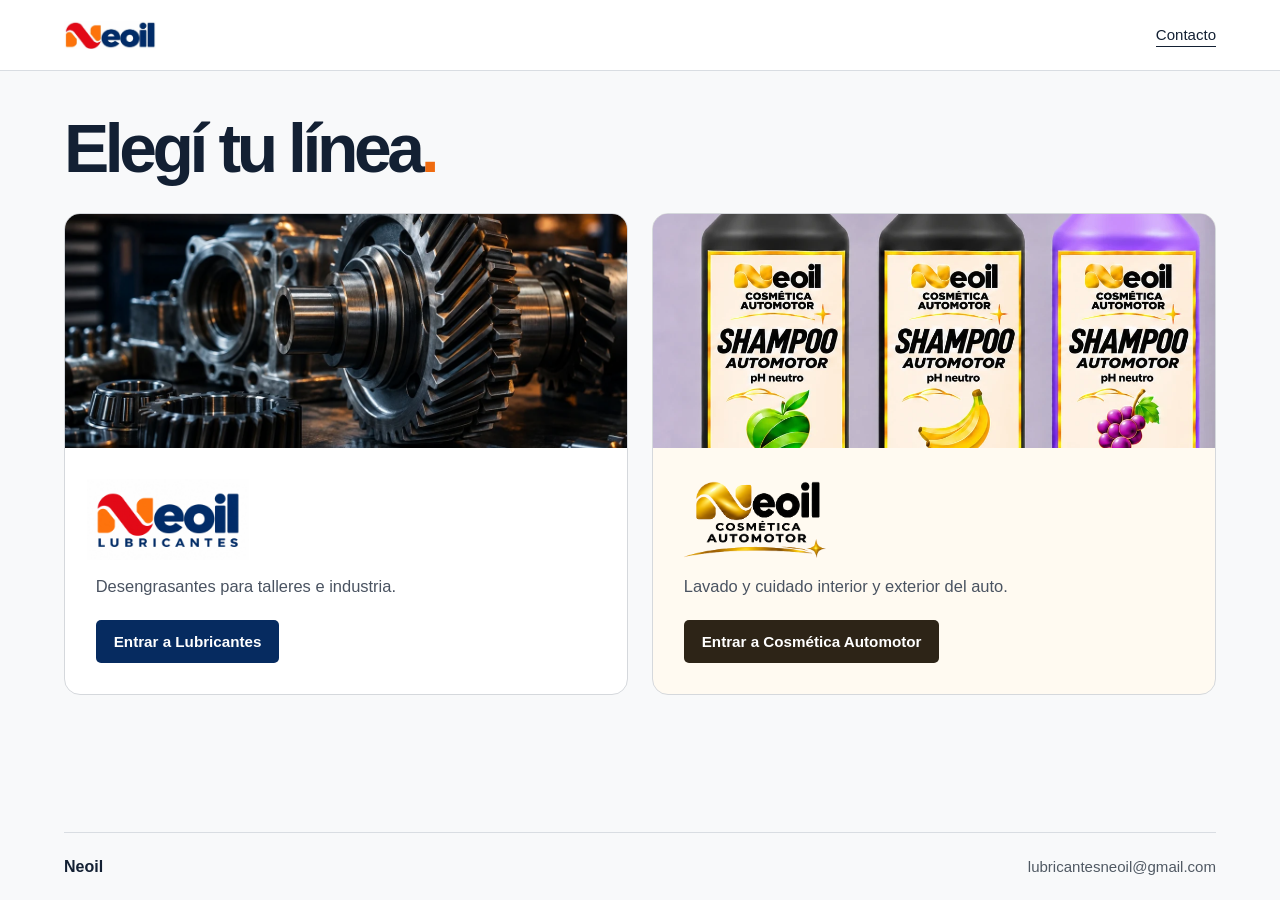
==== index.html @ fb2b256e "Sitio Neoil con selector de líneas" ====
<!doctype html>
<html lang="es-AR">
<head>
<meta charset="utf-8">
<meta name="viewport" content="width=device-width,initial-scale=1">
<link rel="icon" href="neoil-logo.jpg">
<link rel="stylesheet" href="lineas/estilo.css">
<title>Neoil | Lubricantes y Cosmética Automotor</title>
<meta name="description" content="Elegí tu línea Neoil. Desengrasantes para talleres e industria y cosmética para el cuidado del auto."><script>if (["inicio", "scene-caption", "aplicaciones", "title-motor", "title-limpieza", "coming-soon-title", "preparacion", "producto", "consulta", "inquiry", "whatsapp-inquiry", "copy-inquiry", "copy-status", "product-viewer", "viewer-title", "close-viewer", "viewer-image", "viewer-original", "viewer-instructions"].includes(location.hash.slice(1))) location.replace("lubricantes.html"+location.search+location.hash);</script>
</head><body><header class="top"><div class="wrap bar"><a href="index.html" aria-label="Neoil, elegir línea"><img class="wordmark" src="lineas/marca.webp" alt="Neoil"></a><a class="contact" href="https://wa.me/5491140931029">Contacto</a></div></header>
<main class="wrap portal"><h1>Elegí tu línea<span>.</span></h1>
<div class="choices">
<a class="choice lubricant" href="lubricantes.html" aria-label="Entrar a Neoil Lubricantes">
<div class="visual"><img src="lineas/taller.webp" alt=""></div>
<div class="choice-body"><img class="identity original" src="neoil-logo.jpg" alt="Neoil Lubricantes">
<p>Desengrasantes para talleres e industria.</p><span class="action">Entrar a Lubricantes</span></div></a>
<a class="choice cosmetic" href="cosmetica-automotor.html" aria-label="Entrar a Neoil Cosmética Automotor">
<div class="visual shampoos"><img src="lineas/shampoos.webp" alt=""></div>
<div class="choice-body"><img class="identity gold" src="lineas/cosmetica.png" alt="Neoil Cosmética Automotor">
<p>Lavado y cuidado interior y exterior del auto.</p><span class="action">Entrar a Cosmética Automotor</span></div></a>
</div></main><footer class="wrap bottom"><span>Neoil</span><a href="mailto:lubricantesneoil@gmail.com">lubricantesneoil@gmail.com</a></footer></body></html>
---- lineas/estilo.css ----
:root{font-family:"Helvetica Neue",Arial,sans-serif;color:#132033;background:#f8f9fa;font-synthesis:none;--navy:#062b60;--ink:#132033;--orange:#ef6b10;--line:#d9dde2}
*{box-sizing:border-box}body{margin:0;min-height:100svh;display:flex;flex-direction:column}main{flex:1}img{display:block;max-width:100%}a{color:inherit}a:focus-visible{outline:3px solid #3475d1;outline-offset:4px}.wrap{width:min(1152px,calc(100% - 72px));margin-inline:auto}.top{background:#fff;border-bottom:1px solid var(--line)}.bar,.bottom,.ask{display:flex;align-items:center;justify-content:space-between}.bar{height:70px}.wordmark{width:92px}.contact,.back,.bottom a{font-size:.94rem;text-underline-offset:4px}.contact{text-decoration:none;border-bottom:1px solid currentColor;padding-block:3px}.portal{padding:clamp(28px,5vh,68px) 0 42px}.portal h1,.auto-hero h1,#productos h2{letter-spacing:-.065em;line-height:.98;margin:0;font-weight:750}.portal h1{font-size:clamp(3rem,5.3vw,5rem);margin-bottom:clamp(22px,3.4vh,38px)}h1 span{color:var(--orange)}.choices{display:grid;grid-template-columns:1fr 1fr;gap:24px}.choice{--accent:var(--navy);display:flex;flex-direction:column;background:white;border:1px solid #d5d8dc;border-radius:16px;overflow:hidden;text-decoration:none;transition:box-shadow .2s,transform .2s}.choice:hover{transform:translateY(-3px);box-shadow:0 12px 30px #14243716}.visual{height:clamp(170px,26vh,305px);background:#152430;overflow:hidden}.visual img{width:100%;height:100%;object-fit:cover}.visual.shampoos{background:#c3b6ca}.visual.shampoos img{object-fit:cover;object-position:50% 42%}.choice-body{display:flex;flex-direction:column;align-items:flex-start;flex:1;padding:clamp(19px,2.4vw,32px)}.identity{width:auto;height:clamp(70px,9vh,96px);object-fit:contain;object-position:left center}.identity.original{margin-left:-9px}.identity.gold{margin-left:-3px}.choice-body p,.auto-hero p,.products p{line-height:1.49;color:#4a5361}.choice-body p{margin:14px 0 22px;font-size:1.03rem}.action{display:inline-flex;align-items:center;justify-content:center;align-self:flex-start;border-radius:5px;font-weight:650;font-size:.95rem;text-decoration:none;padding:13px 18px;color:#fff;background:var(--accent,var(--ink));margin-top:auto}.cosmetic{--accent:#2d2417;background:#fffaf1}.bottom{border-top:1px solid var(--line);min-height:68px;gap:12px;color:#505963}.bottom span{font-weight:700;color:var(--ink)}.bottom a{text-decoration:none}.bottom a:hover,.back:hover,.contact:hover{text-decoration:underline}
.auto{background:#fffcf6;--accent:#2d2417}.back{display:inline-block;margin:24px 0}.auto-hero{display:grid;grid-template-columns:1fr 1fr;background:#f2eadb;border:1px solid #e3d8c7;border-radius:18px;overflow:hidden}.auto-hero>div{padding:clamp(28px,4.5vw,66px)}.auto-logo{width:108px;margin-bottom:28px}.auto-hero h1{font-size:clamp(3.4rem,6vw,5.35rem);color:#241c14}.auto h1 span,.auto h2 span{color:#b88412}.auto-hero p{max-width:36ch;font-size:1.08rem;margin:18px 0 27px}figure{margin:0}.auto-hero figure{position:relative;min-height:250px;background:#c5b7cf}.auto-hero figure img{position:absolute;width:100%;height:100%;object-fit:contain}.auto-hero figcaption{position:absolute;bottom:8px;right:10px;background:#fffcf3ec;border-radius:3px;color:#413b36;padding:4px 8px;font-size:.78rem}#productos{padding-top:clamp(44px,6vw,82px);scroll-margin:20px}#productos h2{font-size:clamp(2.45rem,4.3vw,4rem);margin-bottom:24px}.collection{margin:0 auto 30px}.collection img{max-height:350px;width:100%;object-fit:contain;background:#fbf0e1;border-radius:12px}.collection figcaption{margin-top:6px;font-size:.85rem;color:#645e52}.products{padding:0;list-style:none;display:grid;grid-template-columns:repeat(4,1fr);gap:0 24px;margin:0}.products li{border-top:2px solid #c9a861;padding:19px 0 28px}.category{font-size:.87rem;font-weight:600;color:#715525}.products h3{font-size:1.45rem;letter-spacing:-.035em;line-height:1.12;margin:8px 0}.products p{margin:0}.ask{padding:28px 0 42px;gap:18px}.ask h2{font-size:1.55rem;letter-spacing:-.035em;margin:0}.ask .action{margin:0}
@media(max-width:780px){.wrap{width:calc(100% - 40px)}.choices{gap:14px}.choice-body p{font-size:1rem}.products{grid-template-columns:1fr 1fr}.auto-hero>div{padding:26px}.auto-hero h1{font-size:3.2rem}}
@media(max-width:610px){.wrap{width:calc(100% - 32px)}.bar{height:52px}.wordmark{width:78px}.portal{padding:26px 0}.portal h1{font-size:2.8rem;margin-bottom:20px}.choices{grid-template-columns:1fr;gap:14px}.choice{display:grid;grid-template-columns:32% 1fr;border-radius:11px}.visual{height:100%;min-height:168px}.visual.shampoos img{object-position:50% 50%}.choice-body{padding:14px 12px}.identity{height:54px}.identity.original{margin-left:-5px}.choice-body p{margin:8px 0 11px;line-height:1.26}.action{font-size:.9rem;padding:10px 12px}.bottom{min-height:56px}.bottom a{font-size:.84rem}.auto-hero{grid-template-columns:1fr}.auto-hero figure{height:235px}.auto-hero figure img{object-fit:contain}.auto-logo{width:85px;margin-bottom:18px}.auto-hero h1{font-size:3.4rem}.auto-hero p{margin:12px 0 18px}.back{margin:17px 0}.products{gap:0 16px}.products h3{font-size:1.2rem;overflow-wrap:anywhere}.products li{padding:15px 0 20px}.ask{align-items:flex-start;flex-direction:column}.collection{margin-bottom:21px}}
@media(max-width:360px){.choice{grid-template-columns:24% 1fr}.products{grid-template-columns:1fr}.wrap{width:calc(100% - 24px)}}
@media(prefers-reduced-motion:reduce){.choice{transition:none}.choice:hover{transform:none}}
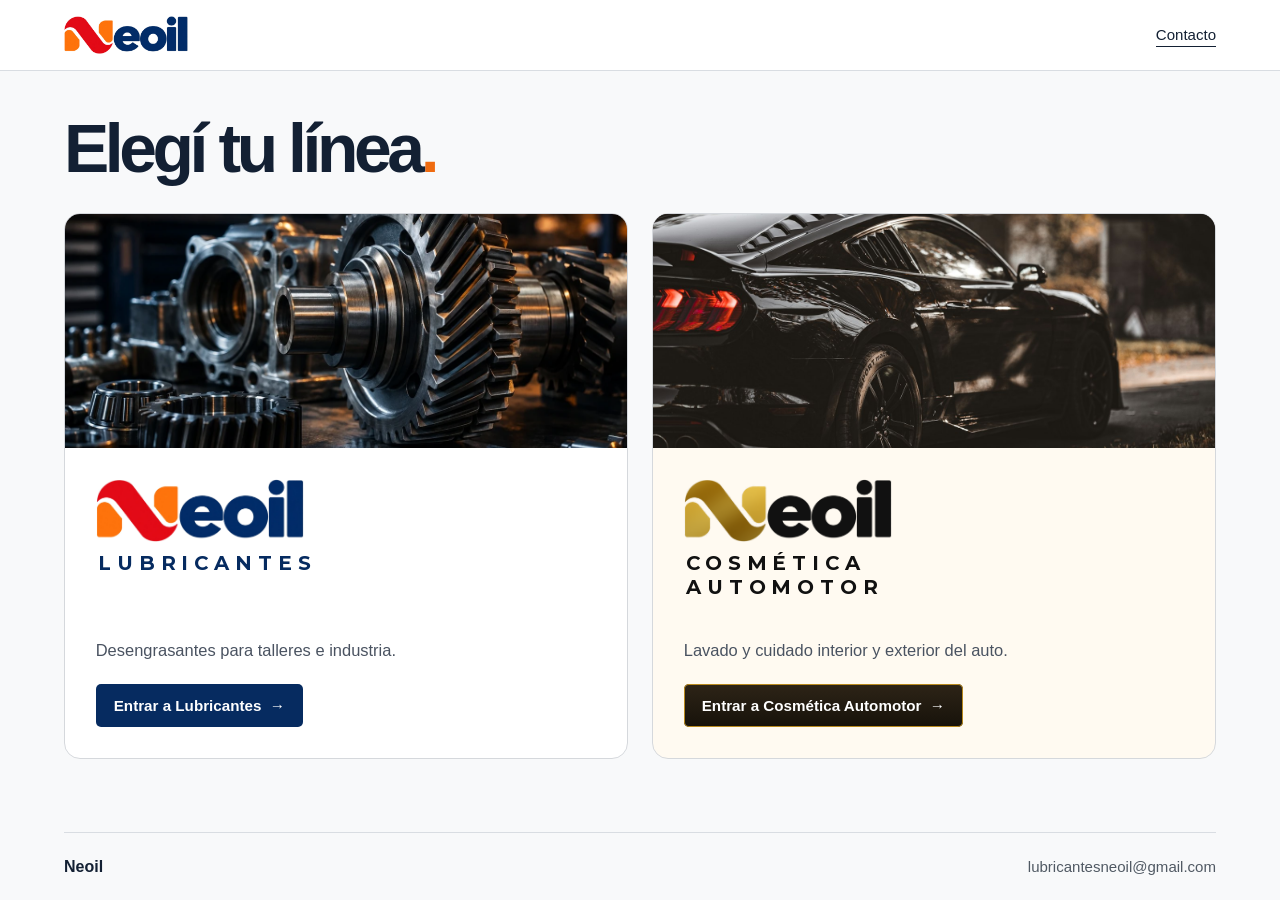
==== commit d7234ec2: "Portada interactiva, logos unificados y foto de auto en Cosmética Co-Authored-By: Claude Fable 5.2 <" ====
--- a/index.html
+++ b/index.html
@@ -4,18 +4,18 @@
 <meta charset="utf-8">
 <meta name="viewport" content="width=device-width,initial-scale=1">
 <link rel="icon" href="neoil-logo.jpg">
-<link rel="stylesheet" href="lineas/estilo.css">
+<link rel="stylesheet" href="lineas/estilo.css?v=3">
 <title>Neoil | Lubricantes y Cosmética Automotor</title>
 <meta name="description" content="Elegí tu línea Neoil. Desengrasantes para talleres e industria y cosmética para el cuidado del auto."><script>if (["inicio", "scene-caption", "aplicaciones", "title-motor", "title-limpieza", "coming-soon-title", "preparacion", "producto", "consulta", "inquiry", "whatsapp-inquiry", "copy-inquiry", "copy-status", "product-viewer", "viewer-title", "close-viewer", "viewer-image", "viewer-original", "viewer-instructions"].includes(location.hash.slice(1))) location.replace("lubricantes.html"+location.search+location.hash);</script>
-</head><body><header class="top"><div class="wrap bar"><a href="index.html" aria-label="Neoil, elegir línea"><img class="wordmark" src="lineas/marca.webp" alt="Neoil"></a><a class="contact" href="https://wa.me/5491140931029">Contacto</a></div></header>
+</head><body><header class="top"><div class="wrap bar"><a href="index.html" aria-label="Neoil, elegir línea"><span class="wordmark swap"><img class="wm-color" src="lineas/neoil-color.png" alt="Neoil" width="900" height="275"><img class="wm-gold" src="lineas/neoil-oro.png" alt="" width="900" height="275"></span></a><a class="contact" href="https://wa.me/5491140931029">Contacto</a></div></header>
 <main class="wrap portal"><h1>Elegí tu línea<span>.</span></h1>
 <div class="choices">
 <a class="choice lubricant" href="lubricantes.html" aria-label="Entrar a Neoil Lubricantes">
-<div class="visual"><img src="lineas/taller.webp" alt=""></div>
-<div class="choice-body"><img class="identity original" src="neoil-logo.jpg" alt="Neoil Lubricantes">
-<p>Desengrasantes para talleres e industria.</p><span class="action">Entrar a Lubricantes</span></div></a>
+<div class="visual"><img src="lineas/taller.webp" alt=""><span class="tag">Talleres e industria</span></div>
+<div class="choice-body"><span class="lockup lub" role="img" aria-label="Neoil Lubricantes"><img src="lineas/neoil-color.png" alt="" width="900" height="275"><span class="sub" aria-hidden="true">Lubricantes</span></span>
+<p>Desengrasantes para talleres e industria.</p><span class="action">Entrar a Lubricantes<i aria-hidden="true">→</i></span></div></a>
 <a class="choice cosmetic" href="cosmetica-automotor.html" aria-label="Entrar a Neoil Cosmética Automotor">
-<div class="visual shampoos"><img src="lineas/shampoos.webp" alt=""></div>
-<div class="choice-body"><img class="identity gold" src="lineas/cosmetica.png" alt="Neoil Cosmética Automotor">
-<p>Lavado y cuidado interior y exterior del auto.</p><span class="action">Entrar a Cosmética Automotor</span></div></a>
-</div></main><footer class="wrap bottom"><span>Neoil</span><a href="mailto:lubricantesneoil@gmail.com">lubricantesneoil@gmail.com</a></footer></body></html>+<div class="visual car"><img src="lineas/auto.jpg" alt=""><span class="tag">Cuidado del auto</span></div>
+<div class="choice-body"><span class="lockup cos" role="img" aria-label="Neoil Cosmética Automotor"><img src="lineas/neoil-oro.png" alt="" width="900" height="275"><span class="sub" aria-hidden="true">Cosmética<br>Automotor</span></span>
+<p>Lavado y cuidado interior y exterior del auto.</p><span class="action">Entrar a Cosmética Automotor<i aria-hidden="true">→</i></span></div></a>
+</div></main><footer class="wrap bottom"><span>Neoil</span><a href="mailto:lubricantesneoil@gmail.com">lubricantesneoil@gmail.com</a></footer><script src="lineas/portal.js?v=3" defer></script></body></html>
--- a/lineas/estilo.css
+++ b/lineas/estilo.css
@@ -5,3 +5,52 @@
 @media(max-width:610px){.wrap{width:calc(100% - 32px)}.bar{height:52px}.wordmark{width:78px}.portal{padding:26px 0}.portal h1{font-size:2.8rem;margin-bottom:20px}.choices{grid-template-columns:1fr;gap:14px}.choice{display:grid;grid-template-columns:32% 1fr;border-radius:11px}.visual{height:100%;min-height:168px}.visual.shampoos img{object-position:50% 50%}.choice-body{padding:14px 12px}.identity{height:54px}.identity.original{margin-left:-5px}.choice-body p{margin:8px 0 11px;line-height:1.26}.action{font-size:.9rem;padding:10px 12px}.bottom{min-height:56px}.bottom a{font-size:.84rem}.auto-hero{grid-template-columns:1fr}.auto-hero figure{height:235px}.auto-hero figure img{object-fit:contain}.auto-logo{width:85px;margin-bottom:18px}.auto-hero h1{font-size:3.4rem}.auto-hero p{margin:12px 0 18px}.back{margin:17px 0}.products{gap:0 16px}.products h3{font-size:1.2rem;overflow-wrap:anywhere}.products li{padding:15px 0 20px}.ask{align-items:flex-start;flex-direction:column}.collection{margin-bottom:21px}}
 @media(max-width:360px){.choice{grid-template-columns:24% 1fr}.products{grid-template-columns:1fr}.wrap{width:calc(100% - 24px)}}
 @media(prefers-reduced-motion:reduce){.choice{transition:none}.choice:hover{transform:none}}
+
+/* --- Portada interactiva y logos unificados --- */
+@font-face{font-family:"Neoil Sub";src:url(montserrat-700.woff2) format("woff2");font-weight:700;font-display:swap}
+.wordmark{height:auto;width:124px}
+.wordmark.swap{position:relative;display:block;aspect-ratio:900/275}
+.wordmark.swap img{position:absolute;inset:0;width:100%;height:100%;transition:opacity .45s}
+.wm-gold{opacity:0;animation:wm-gold 7s ease-in-out infinite}
+.wm-color{animation:wm-color 7s ease-in-out infinite}
+@keyframes wm-gold{0%,38%{opacity:0}50%,88%{opacity:1}100%{opacity:0}}
+@keyframes wm-color{0%,38%{opacity:1}50%,88%{opacity:0}100%{opacity:1}}
+body:has(.lubricant:is(:hover,:focus-visible)) .wm-gold,body:has(.cosmetic:is(:hover,:focus-visible)) .wm-color{animation:none;opacity:0}
+body:has(.lubricant:is(:hover,:focus-visible)) .wm-color,body:has(.cosmetic:is(:hover,:focus-visible)) .wm-gold{animation:none;opacity:1}
+body{transition:background-color .5s}
+body:has(.lubricant:is(:hover,:focus-visible)){background:#eef3fb}
+body:has(.cosmetic:is(:hover,:focus-visible)){background:#fbf5e6}
+.lockup{display:inline-flex;flex-direction:column;align-items:stretch;font-size:clamp(15px,1.55vw,21px);width:10.5em}
+.lockup img{width:100%;height:auto}
+.lockup .sub{font-family:"Neoil Sub","Avenir Next","Helvetica Neue",Arial,sans-serif;font-weight:700;text-transform:uppercase;font-size:1em;line-height:1.18;letter-spacing:.3em;margin:.5em -.3em 0 .1em;white-space:nowrap}
+.lockup.lub .sub{color:#062b60}
+.lockup.cos .sub{color:#111}
+.choice-body .lockup{min-height:7.3em}
+.auto-lockup{font-size:17px;margin-bottom:26px}
+.choices{perspective:1400px}
+.choice{position:relative;transition:box-shadow .3s,transform .3s,opacity .3s,border-color .3s;transform:rotateX(var(--rx,0deg)) rotateY(var(--ry,0deg)) translateY(var(--lift,0));animation:card-in .7s cubic-bezier(.2,.7,.2,1) backwards;will-change:transform}
+.choice.cosmetic{animation-delay:.12s}
+@keyframes card-in{from{opacity:0;translate:0 26px}to{opacity:1;translate:0 0}}
+.choice::after{content:"";position:absolute;left:0;right:0;top:0;height:4px;background:var(--bar,var(--navy));transform:scaleX(0);transform-origin:left;transition:transform .4s}
+.lubricant{--bar:linear-gradient(90deg,#e30d18,#ff7a0a)}
+.cosmetic{--bar:linear-gradient(90deg,#9a6c06,#f0cd62,#9a6c06)}
+.choice:is(:hover,:focus-visible){--lift:-6px;box-shadow:0 22px 46px #14243724;border-color:transparent}
+.choice:is(:hover,:focus-visible)::after{transform:scaleX(1)}
+.choices:has(.choice:is(:hover,:focus-visible)) .choice:not(:hover,:focus-visible){opacity:.62}
+.choice:active{--lift:-1px;scale:.985}
+.visual{position:relative}
+.visual img{transition:transform .9s cubic-bezier(.2,.7,.2,1),filter .5s}
+.choice:is(:hover,:focus-visible) .visual img{transform:scale(1.08)}
+.visual::after{content:"";position:absolute;inset:0;background:linear-gradient(105deg,transparent 35%,#ffffff55 50%,transparent 65%);transform:translateX(-120%);pointer-events:none}
+.choice:is(:hover,:focus-visible) .visual::after{transform:translateX(120%);transition:transform .9s}
+.visual.car{background:#17130f}
+.visual.car img{object-position:38% 58%}
+.tag{position:absolute;left:14px;bottom:14px;z-index:1;font-size:.8rem;font-weight:650;letter-spacing:.04em;color:#fff;background:#0b1626cc;padding:6px 10px;border-radius:999px;opacity:0;translate:0 8px;transition:opacity .3s,translate .3s}
+.cosmetic .tag{background:#1d160bd9;color:#f3d57a}
+.choice:is(:hover,:focus-visible) .tag{opacity:1;translate:0 0}
+.action i{font-style:normal;display:inline-block;margin-left:.55em;transition:transform .3s}
+.choice:is(:hover,:focus-visible) .action i{transform:translateX(5px)}
+.cosmetic .action{background:linear-gradient(180deg,#2d2417,#17120a);box-shadow:inset 0 0 0 1px #b8891e}
+@media(hover:none){.tag{opacity:1;translate:0 0}}
+@media(max-width:610px){.wordmark{width:96px}.lockup{font-size:11.5px}.choice-body .lockup{min-height:0}.tag{left:8px;bottom:8px;font-size:.68rem;padding:4px 7px}.visual.car img{object-position:30% 55%}.auto-lockup{font-size:14px;margin-bottom:18px}}
+@media(prefers-reduced-motion:reduce){.choice,.wm-gold,.wm-color{animation:none}.wm-gold{opacity:0}.choice,.visual img,.visual::after{transition:none}.choice:is(:hover,:focus-visible){--lift:0}.choice:is(:hover,:focus-visible) .visual img{transform:none}}
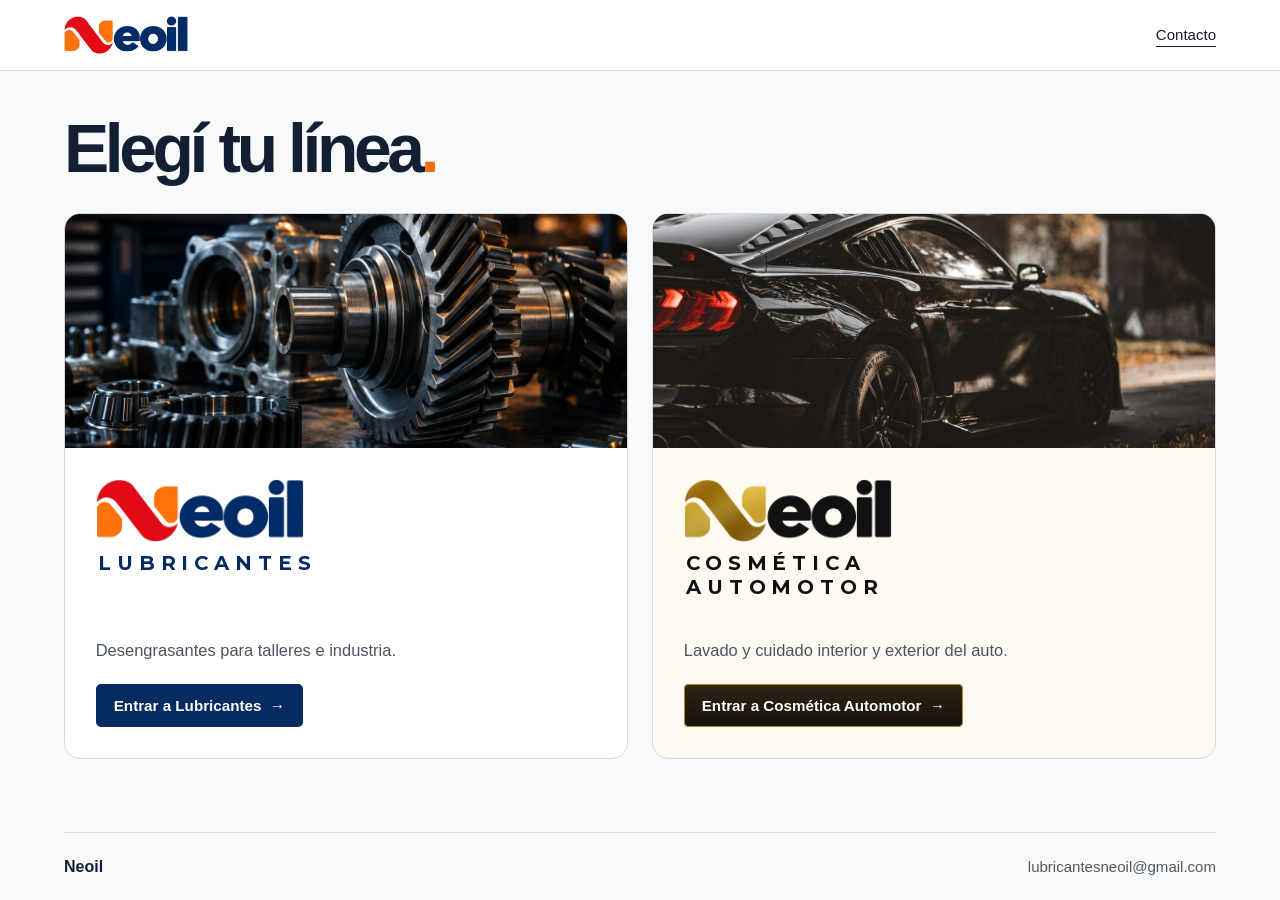
==== commit 3261649b: "Direcciones sin .html y atajo /cosmetica Co-Authored-By: Claude Fable 5.2 <noreply@anthropic.com>" ====
--- a/index.html
+++ b/index.html
@@ -6,15 +6,15 @@
 <link rel="icon" href="neoil-logo.jpg">
 <link rel="stylesheet" href="lineas/estilo.css?v=3">
 <title>Neoil | Lubricantes y Cosmética Automotor</title>
-<meta name="description" content="Elegí tu línea Neoil. Desengrasantes para talleres e industria y cosmética para el cuidado del auto."><script>if (["inicio", "scene-caption", "aplicaciones", "title-motor", "title-limpieza", "coming-soon-title", "preparacion", "producto", "consulta", "inquiry", "whatsapp-inquiry", "copy-inquiry", "copy-status", "product-viewer", "viewer-title", "close-viewer", "viewer-image", "viewer-original", "viewer-instructions"].includes(location.hash.slice(1))) location.replace("lubricantes.html"+location.search+location.hash);</script>
-</head><body><header class="top"><div class="wrap bar"><a href="index.html" aria-label="Neoil, elegir línea"><span class="wordmark swap"><img class="wm-color" src="lineas/neoil-color.png" alt="Neoil" width="900" height="275"><img class="wm-gold" src="lineas/neoil-oro.png" alt="" width="900" height="275"></span></a><a class="contact" href="https://wa.me/5491140931029">Contacto</a></div></header>
+<meta name="description" content="Elegí tu línea Neoil. Desengrasantes para talleres e industria y cosmética para el cuidado del auto."><script>if (["inicio", "scene-caption", "aplicaciones", "title-motor", "title-limpieza", "coming-soon-title", "preparacion", "producto", "consulta", "inquiry", "whatsapp-inquiry", "copy-inquiry", "copy-status", "product-viewer", "viewer-title", "close-viewer", "viewer-image", "viewer-original", "viewer-instructions"].includes(location.hash.slice(1))) location.replace("lubricantes"+location.search+location.hash);</script>
+</head><body><header class="top"><div class="wrap bar"><a href="./" aria-label="Neoil, elegir línea"><span class="wordmark swap"><img class="wm-color" src="lineas/neoil-color.png" alt="Neoil" width="900" height="275"><img class="wm-gold" src="lineas/neoil-oro.png" alt="" width="900" height="275"></span></a><a class="contact" href="https://wa.me/5491140931029">Contacto</a></div></header>
 <main class="wrap portal"><h1>Elegí tu línea<span>.</span></h1>
 <div class="choices">
-<a class="choice lubricant" href="lubricantes.html" aria-label="Entrar a Neoil Lubricantes">
+<a class="choice lubricant" href="lubricantes" aria-label="Entrar a Neoil Lubricantes">
 <div class="visual"><img src="lineas/taller.webp" alt=""><span class="tag">Talleres e industria</span></div>
 <div class="choice-body"><span class="lockup lub" role="img" aria-label="Neoil Lubricantes"><img src="lineas/neoil-color.png" alt="" width="900" height="275"><span class="sub" aria-hidden="true">Lubricantes</span></span>
 <p>Desengrasantes para talleres e industria.</p><span class="action">Entrar a Lubricantes<i aria-hidden="true">→</i></span></div></a>
-<a class="choice cosmetic" href="cosmetica-automotor.html" aria-label="Entrar a Neoil Cosmética Automotor">
+<a class="choice cosmetic" href="cosmetica-automotor" aria-label="Entrar a Neoil Cosmética Automotor">
 <div class="visual car"><img src="lineas/auto.jpg" alt=""><span class="tag">Cuidado del auto</span></div>
 <div class="choice-body"><span class="lockup cos" role="img" aria-label="Neoil Cosmética Automotor"><img src="lineas/neoil-oro.png" alt="" width="900" height="275"><span class="sub" aria-hidden="true">Cosmética<br>Automotor</span></span>
 <p>Lavado y cuidado interior y exterior del auto.</p><span class="action">Entrar a Cosmética Automotor<i aria-hidden="true">→</i></span></div></a>
